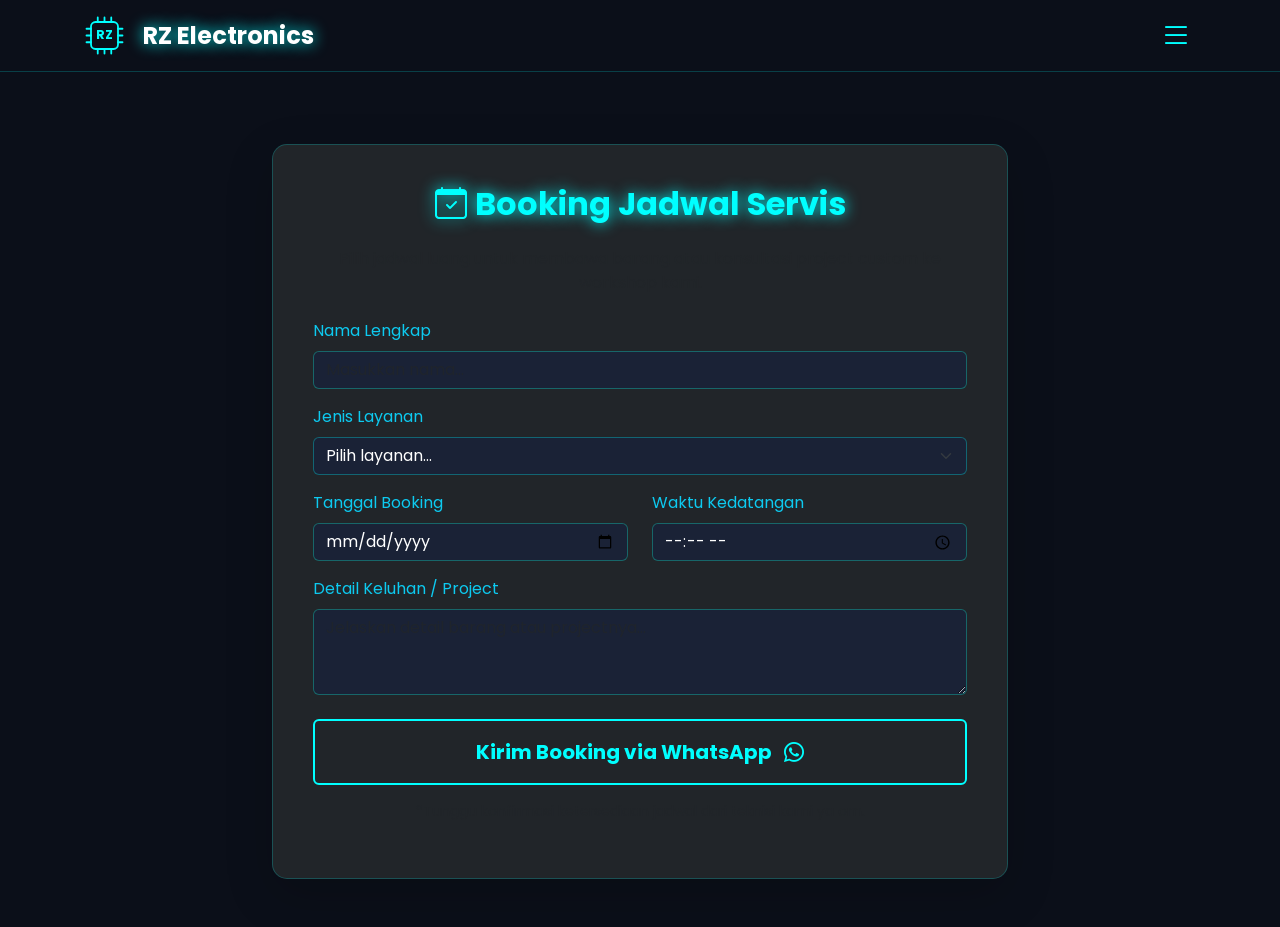
==== booking.html @ 203da9b1 "Add files via upload" ====
<!DOCTYPE html>
<html lang="id">
<head>
    <meta charset="UTF-8">
    <meta name="viewport" content="width=device-width, initial-scale=1">
    <title>Booking Jadwal | RZ Electronics</title>
    <link href="https://cdn.jsdelivr.net/npm/bootstrap@5.3.3/dist/css/bootstrap.min.css" rel="stylesheet">
    <link href="https://fonts.googleapis.com/css2?family=Poppins:wght@300;400;500;600;700&display=swap" rel="stylesheet">
    <link rel="stylesheet" href="https://cdn.jsdelivr.net/npm/bootstrap-icons@1.11.3/font/bootstrap-icons.min.css">
    <style>
        /* Smooth scrolling buat anchor link */
        html { scroll-behavior: smooth; }
        body { font-family: 'Poppins', sans-serif; background-color: #0b0f19; color: #ffffff; }
        
        .hero-title { color: #ffffff; text-shadow: 0 0 10px rgba(0, 255, 255, 0.7); }
        .glow-text { color: #00ffff; text-shadow: 0 0 15px #00ffff; }
        
        .interactive-logo { transition: transform 0.3s ease-in-out, filter 0.3s ease-in-out; }
        .interactive-logo:hover { transform: scale(1.1) rotate(5deg); filter: brightness(1.2) drop-shadow(0 0 10px #00ffff); }
        
        .form-control, .form-select { background-color: #1a2236; border: 1px solid rgba(0, 255, 255, 0.3); color: #fff; }
        .form-control:focus, .form-select:focus { background-color: #1a2236; color: #fff; border-color: #00ffff; box-shadow: 0 0 10px rgba(0,255,255,0.3); }
        
        .glow-button { background-color: transparent; border: 2px solid #00ffff; color: #00ffff; transition: 0.3s; }
        .glow-button:hover { background-color: #00ffff; color: #0b0f19; box-shadow: 0 0 15px #00ffff; }
        
        /* Style khusus Sidebar Offcanvas */
        .custom-offcanvas { background-color: #0b0f19 !important; border-left: 1px solid rgba(0, 255, 255, 0.2); }
        .sidebar-link { color: rgba(255, 255, 255, 0.7); transition: color 0.3s, padding-left 0.3s; text-decoration: none; display: block; padding: 10px 0; border-bottom: 1px solid rgba(255,255,255,0.05); }
        .sidebar-link:hover, .sidebar-link.active { color: #00ffff !important; font-weight: 600; text-shadow: 0 0 5px rgba(0,255,255,0.5); padding-left: 10px; }
        .btn-hamburger { color: #00ffff; font-size: 2rem; background: none; border: none; transition: 0.3s; }
        .btn-hamburger:hover { color: #ffffff; text-shadow: 0 0 10px #00ffff; transform: scale(1.1); }
    </style>
</head>
<body>

    <nav class="navbar sticky-top" style="background-color: #0b0f19; border-bottom: 1px solid rgba(0, 255, 255, 0.2);">
        <div class="container d-flex justify-content-between align-items-center">
            <a class="navbar-brand fw-bold d-flex align-items-center" href="index.html">
                <svg width="45" height="45" viewBox="0 0 100 100" xmlns="http://www.w3.org/2000/svg" class="me-3 interactive-logo">
                    <rect x="20" y="20" width="60" height="60" rx="10" fill="none" stroke="#00ffff" stroke-width="4"/>
                    <path d="M10 35h10M10 50h10M10 65h10M80 35h10M80 50h10M80 65h10M35 10v10M50 10v10M65 10v10M35 80v10M50 80v10M65 80v10" stroke="#00ffff" stroke-width="4" stroke-linecap="round"/>
                    <text x="50" y="58" font-family="'Poppins', sans-serif" font-size="28" font-weight="bold" fill="#00ffff" text-anchor="middle">RZ</text>
                </svg>
                <span class="fs-4 text-white glow-text">RZ Electronics</span>
            </a>
            
            <button class="btn-hamburger" type="button" data-bs-toggle="offcanvas" data-bs-target="#sidebarMenu" aria-controls="sidebarMenu">
                <i class="bi bi-list"></i>
            </button>
        </div>
    </nav>

    <div class="offcanvas offcanvas-end custom-offcanvas text-white" tabindex="-1" id="sidebarMenu" aria-labelledby="sidebarMenuLabel">
        <div class="offcanvas-header border-bottom" style="border-color: rgba(0,255,255,0.2) !important;">
            <h5 class="offcanvas-title fw-bold glow-text" id="sidebarMenuLabel">Menu Navigasi</h5>
            <button type="button" class="btn-close btn-close-white" data-bs-dismiss="offcanvas" aria-label="Close"></button>
        </div>
        <div class="offcanvas-body d-flex flex-column">
            <ul class="list-unstyled fs-5 mt-3">
                <li><a class="sidebar-link" href="index.html"><i class="bi bi-house-door-fill me-3 text-info"></i> Beranda</a></li>
                <li><a class="sidebar-link" href="portofolio.html"><i class="bi bi-images me-3 text-info"></i> Portofolio</a></li>
                <li><a class="sidebar-link active" href="booking.html"><i class="bi bi-calendar-check-fill me-3 text-info"></i> Booking Jadwal</a></li>
                <li><a class="sidebar-link" href="pembayaran.html"><i class="bi bi-wallet-fill me-3 text-info"></i> Pembayaran</a></li>
                <li><a class="sidebar-link" href="kontak.html"><i class="bi bi-telephone-fill me-3 text-info"></i> Kontak</a></li>
            </ul>
            
            <div class="mt-auto pt-4 border-top" style="border-color: rgba(255,255,255,0.1) !important;">
                <p class="text-muted small mb-1">Butuh bantuan darurat?</p>
                <a href="https://wa.me/6281234567890" class="btn btn-outline-info btn-sm w-100"><i class="bi bi-whatsapp me-2"></i>Hubungi Teknisi</a>
            </div>
        </div>
    </div>

    <section class="py-5">
        <div class="container mt-4">
            <div class="row justify-content-center">
                <div class="col-lg-8">
                    <div class="card bg-dark border-0 shadow-lg p-4" style="border-radius: 15px; border: 1px solid rgba(0,255,255,0.2) !important;">
                        <div class="card-body">
                            <h2 class="text-center fw-bold mb-4 glow-text"><i class="bi bi-calendar-check me-2"></i>Booking Jadwal Servis</h2>
                            <p class="text-center text-muted mb-4">Pilih jadwal luang untuk membawa barang atau konsultasi project custom ke workshop kami.</p>

                            <form action="https://wa.me/6281234567890" method="get" target="_blank">
                                <div class="mb-3">
                                    <label class="form-label text-info">Nama Lengkap</label>
                                    <input type="text" class="form-control" name="text" placeholder="Masukkan nama..." required>
                                </div>
                                <div class="mb-3">
                                    <label class="form-label text-info">Jenis Layanan</label>
                                    <select class="form-select">
                                        <option selected>Pilih layanan...</option>
                                        <option value="Servis Elektronik">Servis Elektronik Umum</option>
                                        <option value="Custom SMPS">Custom SMPS / Power Supply</option>
                                        <option value="Desain PCB">Desain & Cetak PCB</option>
                                        <option value="Kelistrikan Motor">Kelistrikan / CDI Custom</option>
                                    </select>
                                </div>
                                <div class="row">
                                    <div class="col-md-6 mb-3">
                                        <label class="form-label text-info">Tanggal Booking</label>
                                        <input type="date" class="form-control" required>
                                    </div>
                                    <div class="col-md-6 mb-3">
                                        <label class="form-label text-info">Waktu Kedatangan</label>
                                        <input type="time" class="form-control" required>
                                    </div>
                                </div>
                                <div class="mb-4">
                                    <label class="form-label text-info">Detail Keluhan / Project</label>
                                    <textarea class="form-control" rows="3" placeholder="Jelaskan detail barang atau projectnya..."></textarea>
                                </div>
                                <div class="d-grid">
                                    <button type="submit" class="btn glow-button py-3 fw-bold fs-5">Kirim Booking via WhatsApp <i class="bi bi-whatsapp ms-2"></i></button>
                                </div>
                                <p class="text-muted text-center mt-3 small">*Tunggu konfirmasi ketersediaan jadwal dari teknisi kami ya om.</p>
                            </form>
                        </div>
                    </div>
                </div>
            </div>
        </div>
    </section>

    <script src="https://cdn.jsdelivr.net/npm/bootstrap@5.3.3/dist/js/bootstrap.bundle.min.js"></script>
</body>
</html>
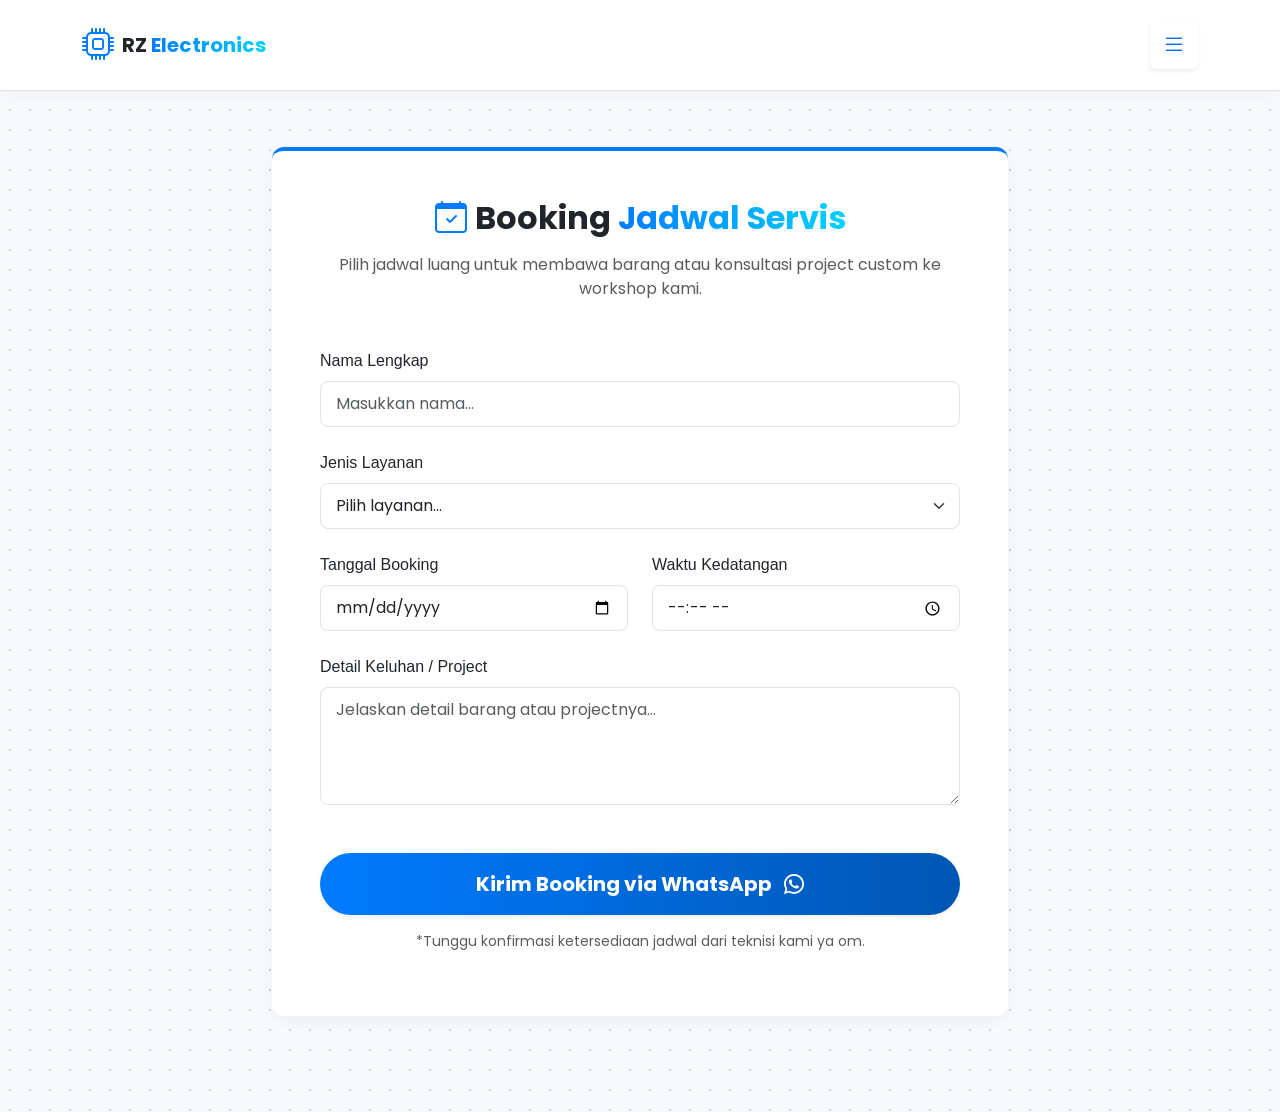
==== commit 056e1c74: "Update booking.html" ====
--- a/booking.html
+++ b/booking.html
@@ -8,88 +8,114 @@
     <link href="https://fonts.googleapis.com/css2?family=Poppins:wght@300;400;500;600;700&display=swap" rel="stylesheet">
     <link rel="stylesheet" href="https://cdn.jsdelivr.net/npm/bootstrap-icons@1.11.3/font/bootstrap-icons.min.css">
     <style>
-        /* Smooth scrolling buat anchor link */
         html { scroll-behavior: smooth; }
-        body { font-family: 'Poppins', sans-serif; background-color: #0b0f19; color: #ffffff; }
+        body { font-family: 'Poppins', sans-serif; background-color: #f8f9fa; color: #333; }
         
-        .hero-title { color: #ffffff; text-shadow: 0 0 10px rgba(0, 255, 255, 0.7); }
-        .glow-text { color: #00ffff; text-shadow: 0 0 15px #00ffff; }
+        :root { --primary-blue: #007bff; --secondary-blue: #00d2ff; }
         
-        .interactive-logo { transition: transform 0.3s ease-in-out, filter 0.3s ease-in-out; }
-        .interactive-logo:hover { transform: scale(1.1) rotate(5deg); filter: brightness(1.2) drop-shadow(0 0 10px #00ffff); }
+        .navbar { background-color: rgba(255, 255, 255, 0.95) !important; border-bottom: 1px solid #dee2e6; box-shadow: 0 4px 15px rgba(0,0,0,0.03); }
         
-        .form-control, .form-select { background-color: #1a2236; border: 1px solid rgba(0, 255, 255, 0.3); color: #fff; }
-        .form-control:focus, .form-select:focus { background-color: #1a2236; color: #fff; border-color: #00ffff; box-shadow: 0 0 10px rgba(0,255,255,0.3); }
+        /* Gradient Text Accent */
+        .text-gradient { 
+            background: linear-gradient(90deg, var(--primary-blue), var(--secondary-blue)); 
+            -webkit-background-clip: text; 
+            -webkit-text-fill-color: transparent; 
+        }
         
-        .glow-button { background-color: transparent; border: 2px solid #00ffff; color: #00ffff; transition: 0.3s; }
-        .glow-button:hover { background-color: #00ffff; color: #0b0f19; box-shadow: 0 0 15px #00ffff; }
+        .text-blue { color: var(--primary-blue) !important; }
+
+        .btn-blue { background: linear-gradient(90deg, var(--primary-blue), #0056b3); color: #fff; border: none; box-shadow: 0 4px 15px rgba(0, 123, 255, 0.3); transition: 0.3s;}
+        .btn-blue:hover { transform: translateY(-2px); box-shadow: 0 6px 20px rgba(0, 123, 255, 0.4); color: #fff; }
         
-        /* Style khusus Sidebar Offcanvas */
-        .custom-offcanvas { background-color: #0b0f19 !important; border-left: 1px solid rgba(0, 255, 255, 0.2); }
-        .sidebar-link { color: rgba(255, 255, 255, 0.7); transition: color 0.3s, padding-left 0.3s; text-decoration: none; display: block; padding: 10px 0; border-bottom: 1px solid rgba(255,255,255,0.05); }
-        .sidebar-link:hover, .sidebar-link.active { color: #00ffff !important; font-weight: 600; text-shadow: 0 0 5px rgba(0,255,255,0.5); padding-left: 10px; }
-        .btn-hamburger { color: #00ffff; font-size: 2rem; background: none; border: none; transition: 0.3s; }
-        .btn-hamburger:hover { color: #ffffff; text-shadow: 0 0 10px #00ffff; transform: scale(1.1); }
+        /* Card Accents */
+        .card-neutral { 
+            background-color: #ffffff; 
+            border: none;
+            border-top: 4px solid var(--primary-blue);
+            border-radius: 12px; 
+            transition: all 0.4s ease; 
+            box-shadow: 0 5px 15px rgba(0,0,0,0.04);
+        }
+        .card-neutral:hover { transform: translateY(-4px); box-shadow: 0 15px 30px rgba(0,0,0,0.08); }
+        
+        .bg-pattern {
+            background-color: #f8f9fa;
+            background-image: radial-gradient(#ced4da 1px, transparent 1px);
+            background-size: 20px 20px;
+        }
+        
+        /* Sidebar Link Styling */
+        .sidebar-link { color: #555; text-decoration: none; padding: 12px 0; display: block; border-bottom: 1px solid #eee; transition: 0.2s;}
+        .sidebar-link:hover, .sidebar-link.active { color: var(--primary-blue); font-weight: 600; padding-left: 10px;}
+        
+        /* Floating Offcanvas */
+        .floating-menu {
+            top: 20px !important;
+            bottom: 20px !important;
+            right: 20px !important;
+            height: calc(100vh - 40px) !important;
+            border-radius: 20px !important;
+            border: none !important;
+            box-shadow: -5px 10px 30px rgba(0,0,0,0.15) !important;
+        }
+
+        /* Form Customizations */
+        .form-control, .form-select { border: 1px solid #dee2e6; padding: 10px 15px; border-radius: 8px; transition: 0.3s; }
+        .form-control:focus, .form-select:focus { border-color: var(--primary-blue); box-shadow: 0 0 0 0.25rem rgba(0, 123, 255, 0.15); }
     </style>
 </head>
-<body>
+<body class="bg-pattern">
 
-    <nav class="navbar sticky-top" style="background-color: #0b0f19; border-bottom: 1px solid rgba(0, 255, 255, 0.2);">
+    <nav class="navbar sticky-top py-3">
         <div class="container d-flex justify-content-between align-items-center">
-            <a class="navbar-brand fw-bold d-flex align-items-center" href="index.html">
-                <svg width="45" height="45" viewBox="0 0 100 100" xmlns="http://www.w3.org/2000/svg" class="me-3 interactive-logo">
-                    <rect x="20" y="20" width="60" height="60" rx="10" fill="none" stroke="#00ffff" stroke-width="4"/>
-                    <path d="M10 35h10M10 50h10M10 65h10M80 35h10M80 50h10M80 65h10M35 10v10M50 10v10M65 10v10M35 80v10M50 80v10M65 80v10" stroke="#00ffff" stroke-width="4" stroke-linecap="round"/>
-                    <text x="50" y="58" font-family="'Poppins', sans-serif" font-size="28" font-weight="bold" fill="#00ffff" text-anchor="middle">RZ</text>
-                </svg>
-                <span class="fs-4 text-white glow-text">RZ Electronics</span>
+            <a class="navbar-brand fw-bold d-flex align-items-center text-dark" href="index.html">
+                <i class="bi bi-cpu fs-2 text-blue me-2"></i> <span>RZ <span class="text-gradient">Electronics</span></span>
             </a>
-            
-            <button class="btn-hamburger" type="button" data-bs-toggle="offcanvas" data-bs-target="#sidebarMenu" aria-controls="sidebarMenu">
-                <i class="bi bi-list"></i>
+            <button class="btn btn-outline-primary border-0 shadow-sm" type="button" data-bs-toggle="offcanvas" data-bs-target="#sidebarMenu">
+                <i class="bi bi-list fs-4"></i>
             </button>
         </div>
     </nav>
 
-    <div class="offcanvas offcanvas-end custom-offcanvas text-white" tabindex="-1" id="sidebarMenu" aria-labelledby="sidebarMenuLabel">
-        <div class="offcanvas-header border-bottom" style="border-color: rgba(0,255,255,0.2) !important;">
-            <h5 class="offcanvas-title fw-bold glow-text" id="sidebarMenuLabel">Menu Navigasi</h5>
-            <button type="button" class="btn-close btn-close-white" data-bs-dismiss="offcanvas" aria-label="Close"></button>
+    <div class="offcanvas offcanvas-end floating-menu" id="sidebarMenu">
+        <div class="offcanvas-header border-bottom">
+            <h5 class="offcanvas-title fw-bold text-gradient fs-4">Menu Navigasi</h5>
+            <button type="button" class="btn-close" data-bs-dismiss="offcanvas"></button>
         </div>
         <div class="offcanvas-body d-flex flex-column">
-            <ul class="list-unstyled fs-5 mt-3">
-                <li><a class="sidebar-link" href="index.html"><i class="bi bi-house-door-fill me-3 text-info"></i> Beranda</a></li>
-                <li><a class="sidebar-link" href="portofolio.html"><i class="bi bi-images me-3 text-info"></i> Portofolio</a></li>
-                <li><a class="sidebar-link active" href="booking.html"><i class="bi bi-calendar-check-fill me-3 text-info"></i> Booking Jadwal</a></li>
-                <li><a class="sidebar-link" href="pembayaran.html"><i class="bi bi-wallet-fill me-3 text-info"></i> Pembayaran</a></li>
-                <li><a class="sidebar-link" href="kontak.html"><i class="bi bi-telephone-fill me-3 text-info"></i> Kontak</a></li>
+            <ul class="list-unstyled fs-5 mt-2">
+                <li><a class="sidebar-link" href="index.html"><i class="bi bi-house-door me-3 text-blue"></i> Beranda</a></li>
+                <li><a class="sidebar-link" href="pembayaran.html"><i class="bi bi-currency-dollar me-3 text-blue"></i> Pembayaran</a></li>
+                <li><a class="sidebar-link active" href="booking.html"><i class="bi bi-calendar-check-fill me-3 text-blue"></i> Booking Jadwal</a></li>
+                <li><a class="sidebar-link" href="project.html"><i class="bi bi-rocket-takeoff me-3 text-blue"></i> Project</a></li>
+                <li><a class="sidebar-link" href="kontak.html"><i class="bi bi-telephone me-3 text-blue"></i> Kontak</a></li>
             </ul>
             
-            <div class="mt-auto pt-4 border-top" style="border-color: rgba(255,255,255,0.1) !important;">
-                <p class="text-muted small mb-1">Butuh bantuan darurat?</p>
-                <a href="https://wa.me/6281234567890" class="btn btn-outline-info btn-sm w-100"><i class="bi bi-whatsapp me-2"></i>Hubungi Teknisi</a>
+            <div class="mt-auto pt-4 border-top">
+                <p class="text-muted small mb-2 text-center">Butuh bantuan darurat?</p>
+                <a href="https://wa.me/6281234567890" class="btn btn-outline-primary w-100 rounded-pill"><i class="bi bi-whatsapp me-2"></i>Hubungi Teknisi</a>
             </div>
         </div>
     </div>
 
     <section class="py-5">
-        <div class="container mt-4">
+        <div class="container mt-2 mb-5">
             <div class="row justify-content-center">
                 <div class="col-lg-8">
-                    <div class="card bg-dark border-0 shadow-lg p-4" style="border-radius: 15px; border: 1px solid rgba(0,255,255,0.2) !important;">
-                        <div class="card-body">
-                            <h2 class="text-center fw-bold mb-4 glow-text"><i class="bi bi-calendar-check me-2"></i>Booking Jadwal Servis</h2>
-                            <p class="text-center text-muted mb-4">Pilih jadwal luang untuk membawa barang atau konsultasi project custom ke workshop kami.</p>
+                    <div class="card card-neutral p-4 p-md-5">
+                        <div class="card-body p-0">
+                            <h2 class="text-center fw-bold mb-3"><i class="bi bi-calendar-check text-blue me-2"></i>Booking <span class="text-gradient">Jadwal Servis</span></h2>
+                            <p class="text-center text-muted mb-5">Pilih jadwal luang untuk membawa barang atau konsultasi project custom ke workshop kami.</p>
 
                             <form action="https://wa.me/6281234567890" method="get" target="_blank">
-                                <div class="mb-3">
-                                    <label class="form-label text-info">Nama Lengkap</label>
+                                <div class="mb-4">
+                                    <label class="form-label fw-medium text-dark">Nama Lengkap</label>
                                     <input type="text" class="form-control" name="text" placeholder="Masukkan nama..." required>
                                 </div>
-                                <div class="mb-3">
-                                    <label class="form-label text-info">Jenis Layanan</label>
+                                <div class="mb-4">
+                                    <label class="form-label fw-medium text-dark">Jenis Layanan</label>
                                     <select class="form-select">
-                                        <option selected>Pilih layanan...</option>
+                                        <option selected disabled>Pilih layanan...</option>
                                         <option value="Servis Elektronik">Servis Elektronik Umum</option>
                                         <option value="Custom SMPS">Custom SMPS / Power Supply</option>
                                         <option value="Desain PCB">Desain & Cetak PCB</option>
@@ -97,21 +123,21 @@
                                     </select>
                                 </div>
                                 <div class="row">
-                                    <div class="col-md-6 mb-3">
-                                        <label class="form-label text-info">Tanggal Booking</label>
+                                    <div class="col-md-6 mb-4">
+                                        <label class="form-label fw-medium text-dark">Tanggal Booking</label>
                                         <input type="date" class="form-control" required>
                                     </div>
-                                    <div class="col-md-6 mb-3">
-                                        <label class="form-label text-info">Waktu Kedatangan</label>
+                                    <div class="col-md-6 mb-4">
+                                        <label class="form-label fw-medium text-dark">Waktu Kedatangan</label>
                                         <input type="time" class="form-control" required>
                                     </div>
                                 </div>
-                                <div class="mb-4">
-                                    <label class="form-label text-info">Detail Keluhan / Project</label>
-                                    <textarea class="form-control" rows="3" placeholder="Jelaskan detail barang atau projectnya..."></textarea>
+                                <div class="mb-5">
+                                    <label class="form-label fw-medium text-dark">Detail Keluhan / Project</label>
+                                    <textarea class="form-control" rows="4" placeholder="Jelaskan detail barang atau projectnya..."></textarea>
                                 </div>
                                 <div class="d-grid">
-                                    <button type="submit" class="btn glow-button py-3 fw-bold fs-5">Kirim Booking via WhatsApp <i class="bi bi-whatsapp ms-2"></i></button>
+                                    <button type="submit" class="btn btn-blue py-3 fw-bold fs-5 rounded-pill shadow-sm">Kirim Booking via WhatsApp <i class="bi bi-whatsapp ms-2"></i></button>
                                 </div>
                                 <p class="text-muted text-center mt-3 small">*Tunggu konfirmasi ketersediaan jadwal dari teknisi kami ya om.</p>
                             </form>
@@ -124,4 +150,4 @@
 
     <script src="https://cdn.jsdelivr.net/npm/bootstrap@5.3.3/dist/js/bootstrap.bundle.min.js"></script>
 </body>
-</html>+</html>
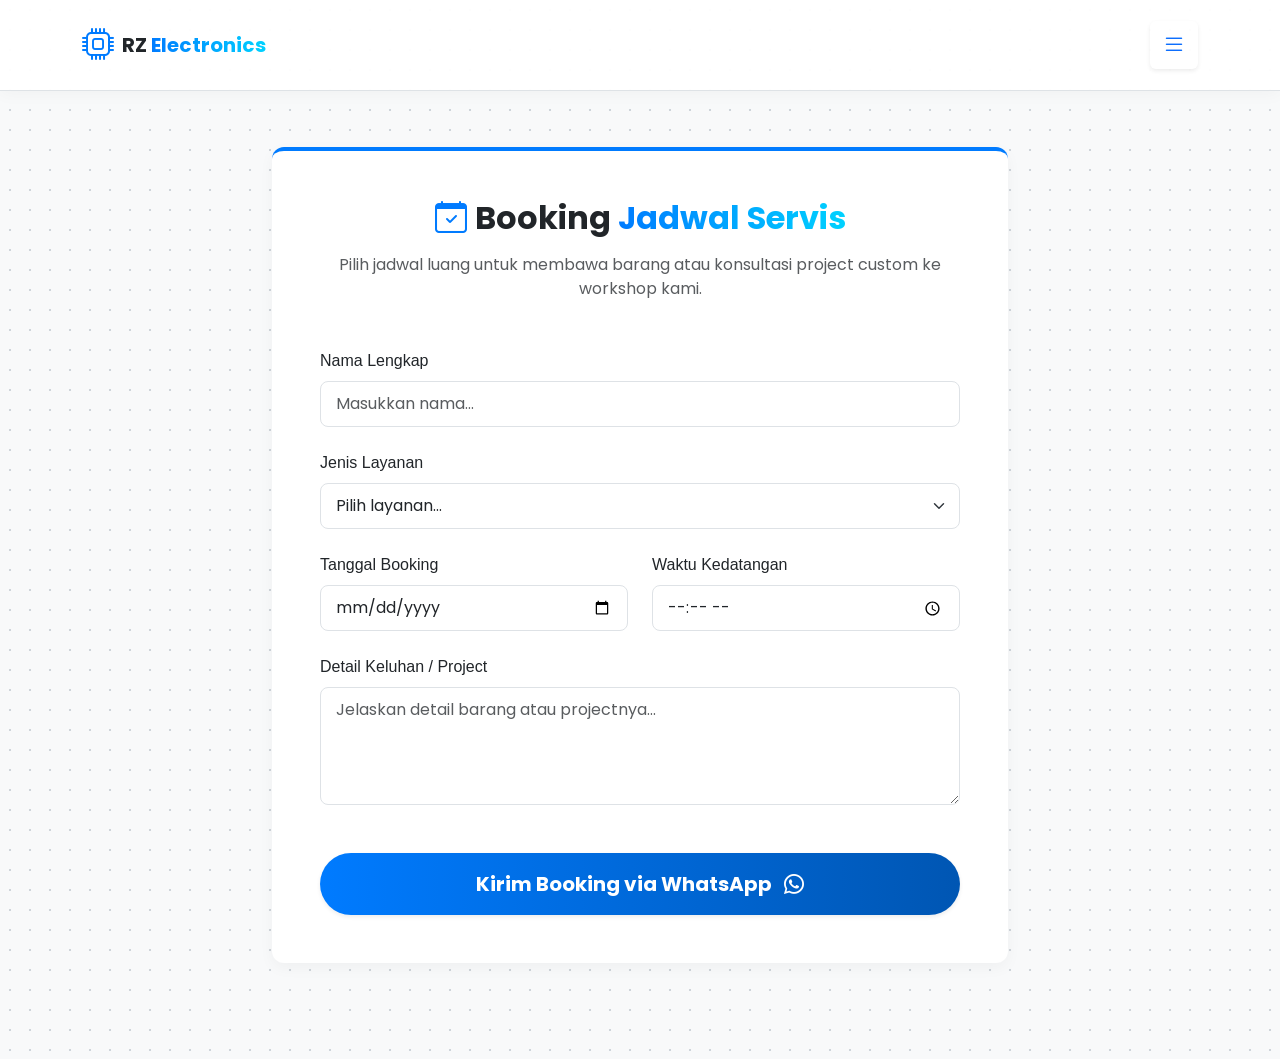
==== commit 1d309338: "Update booking.html" ====
--- a/booking.html
+++ b/booking.html
@@ -139,7 +139,6 @@
                                 <div class="d-grid">
                                     <button type="submit" class="btn btn-blue py-3 fw-bold fs-5 rounded-pill shadow-sm">Kirim Booking via WhatsApp <i class="bi bi-whatsapp ms-2"></i></button>
                                 </div>
-                                <p class="text-muted text-center mt-3 small">*Tunggu konfirmasi ketersediaan jadwal dari teknisi kami ya om.</p>
                             </form>
                         </div>
                     </div>
